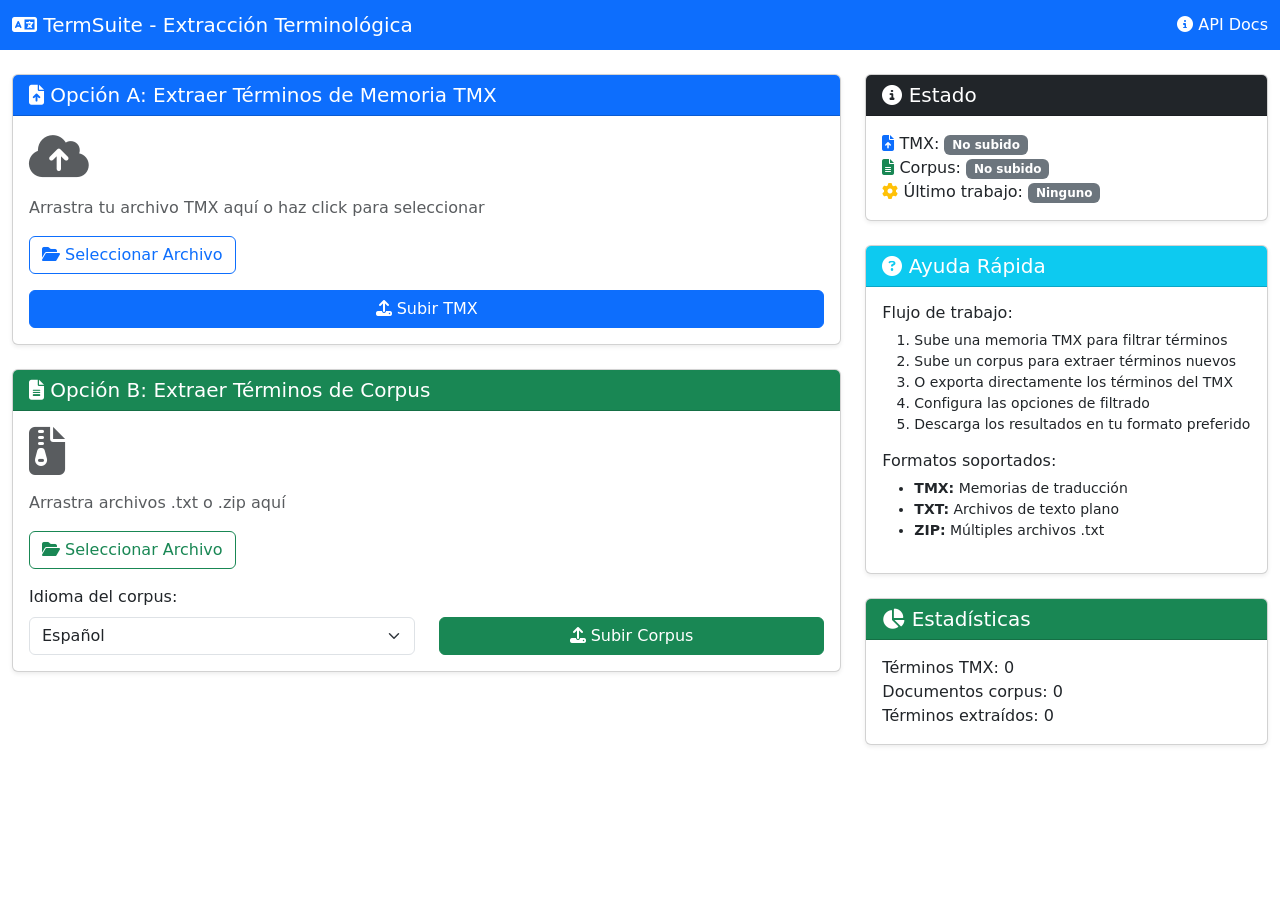
==== termsuite-api/app/templates/index.html @ 20bcb26a "feat(termsuite-api): Add web interface for TermSuite API - Add modern, responsive web interface with" ====
<!DOCTYPE html>
<html lang="es">
<head>
    <meta charset="UTF-8">
    <meta name="viewport" content="width=device-width, initial-scale=1.0">
    <title>TermSuite - Extracción Terminológica</title>
    
    <!-- Bootstrap 5 -->
    <link href="https://cdn.jsdelivr.net/npm/bootstrap@5.3.0/dist/css/bootstrap.min.css" rel="stylesheet">
    <!-- Font Awesome -->
    <link rel="stylesheet" href="https://cdnjs.cloudflare.com/ajax/libs/font-awesome/6.4.0/css/all.min.css">
    <!-- Custom CSS -->
    <link rel="stylesheet" href="/static/css/style.css">
</head>
<body>
    <!-- Header -->
    <nav class="navbar navbar-dark bg-primary">
        <div class="container-fluid">
            <span class="navbar-brand mb-0 h1">
                <i class="fas fa-language"></i> TermSuite - Extracción Terminológica
            </span>
            <span class="text-white">
                <i class="fas fa-info-circle"></i> 
                <a href="./docs" target="_blank" class="text-white text-decoration-none">API Docs</a>
            </span>
        </div>
    </nav>

    <div class="container-fluid mt-4">
        <div class="row">
            <!-- Columna Principal -->
            <div class="col-lg-8">
                
                <!-- Paso 1: Subir TMX -->
                <div class="card mb-4 shadow-sm">
                    <div class="card-header bg-primary text-white">
                        <h5 class="mb-0"><i class="fas fa-file-upload"></i> Opción A: Extraer Términos de Memoria TMX</h5>
                    </div>
                    <div class="card-body">
                        <div class="upload-zone" id="tmx-dropzone">
                            <i class="fas fa-cloud-upload-alt fa-3x text-muted mb-3"></i>
                            <p class="text-muted">Arrastra tu archivo TMX aquí o haz click para seleccionar</p>
                            <input type="file" id="tmx-file" accept=".tmx" hidden>
                            <button class="btn btn-outline-primary" onclick="document.getElementById('tmx-file').click()">
                                <i class="fas fa-folder-open"></i> Seleccionar Archivo
                            </button>
                        </div>
                        
                        <button class="btn btn-primary w-100 mt-3" onclick="uploadTMX()" id="btn-upload-tmx">
                            <i class="fas fa-upload"></i> Subir TMX
                        </button>
                        
                        <div id="tmx-status" class="alert alert-success mt-3" style="display:none;">
                            <i class="fas fa-check-circle"></i> <span id="tmx-status-text"></span>
                        </div>
                        
                        <!-- Opciones de extracción TMX (aparecen después de subir) -->
                        <div id="tmx-extract-options" class="mt-3 p-3 border rounded" style="display:none; background-color: #f8f9fa;">
                            <h6 class="mb-3"><i class="fas fa-cog"></i> Configurar Extracción</h6>
                            
                            <div class="mb-3">
                                <label class="form-label">
                                    <strong>Selecciona el idioma a extraer:</strong>
                                </label>
                                <select id="tmx-language-select" class="form-select">
                                    <!-- Se llenará dinámicamente -->
                                </select>
                                <button class="btn btn-sm btn-outline-primary mt-2" onclick="selectTMXLanguage()">
                                    <i class="fas fa-check"></i> Aplicar Idioma
                                </button>
                            </div>
                            
                            <hr>
                            <div class="row">
                                <div class="col-md-6">
                                    <label class="form-label">Frecuencia mínima:</label>
                                    <input type="number" id="tmx-min-frequency" class="form-control" value="1" min="1">
                                </div>
                                <div class="col-md-6">
                                    <label class="form-label">Top N términos:</label>
                                    <input type="number" id="tmx-top-n" class="form-control" placeholder="Todos">
                                </div>
                            </div>
                            <div class="row mt-2">
                                <div class="col-md-6">
                                    <label class="form-label">Palabras mínimas:</label>
                                    <input type="number" id="tmx-min-words" class="form-control" value="1" min="1">
                                </div>
                                <div class="col-md-6">
                                    <label class="form-label">Palabras máximas:</label>
                                    <input type="number" id="tmx-max-words" class="form-control" value="5" min="1">
                                </div>
                            </div>
                            <div class="mt-3">
                                <div class="form-check form-check-inline">
                                    <input class="form-check-input" type="checkbox" id="tmx-include-translation" checked>
                                    <label class="form-check-label" for="tmx-include-translation">
                                        Incluir traducciones
                                    </label>
                                </div>
                                <div class="form-check form-check-inline">
                                    <input class="form-check-input" type="checkbox" id="tmx-exclude-numbers">
                                    <label class="form-check-label" for="tmx-exclude-numbers">
                                        Excluir números
                                    </label>
                                </div>
                            </div>
                            <button class="btn btn-primary w-100 mt-3" onclick="extractFromTMX()" id="btn-extract-tmx">
                                <i class="fas fa-file-export"></i> Extraer Términos del TMX
                            </button>
                        </div>
                    </div>
                </div>

                <!-- Paso 2: Subir Corpus -->
                <div class="card mb-4 shadow-sm">
                    <div class="card-header bg-success text-white">
                        <h5 class="mb-0"><i class="fas fa-file-alt"></i> Opción B: Extraer Términos de Corpus</h5>
                    </div>
                    <div class="card-body">
                        <div class="upload-zone" id="corpus-dropzone">
                            <i class="fas fa-file-archive fa-3x text-muted mb-3"></i>
                            <p class="text-muted">Arrastra archivos .txt o .zip aquí</p>
                            <input type="file" id="corpus-file" accept=".txt,.zip" hidden>
                            <button class="btn btn-outline-success" onclick="document.getElementById('corpus-file').click()">
                                <i class="fas fa-folder-open"></i> Seleccionar Archivo
                            </button>
                        </div>
                        
                        <div class="row mt-3">
                            <div class="col-md-6">
                                <label class="form-label">Idioma del corpus:</label>
                                <select id="extract-language" class="form-select">
                                    <option value="es">Español</option>
                                    <option value="en">English</option>
                                    <option value="fr">Français</option>
                                    <option value="de">Deutsch</option>
                                    <option value="it">Italiano</option>
                                    <option value="pt">Português</option>
                                </select>
                            </div>
                            <div class="col-md-6 d-flex align-items-end">
                                <button class="btn btn-success w-100" onclick="uploadCorpus()" id="btn-upload-corpus">
                                    <i class="fas fa-upload"></i> Subir Corpus
                                </button>
                            </div>
                        </div>
                        
                        <div id="corpus-status" class="alert alert-success mt-3" style="display:none;">
                            <i class="fas fa-check-circle"></i> <span id="corpus-status-text"></span>
                        </div>
                        
                        <!-- Opciones de extracción Corpus (aparecen después de subir) -->
                        <div id="corpus-extract-options" class="mt-3 p-3 border rounded" style="display:none; background-color: #f8f9fa;">
                            <h6 class="mb-3"><i class="fas fa-cog"></i> Configurar Extracción</h6>
                            <div class="row">
                                <div class="col-md-6">
                                    <label class="form-label">Frecuencia mínima:</label>
                                    <input type="number" id="min-frequency" class="form-control" value="2" min="1">
                                </div>
                                <div class="col-md-6">
                                    <label class="form-label">Top N términos:</label>
                                    <input type="number" id="top-n" class="form-control" placeholder="Todos">
                                </div>
                            </div>
                            <div class="row mt-2">
                                <div class="col-md-6">
                                    <label class="form-label">Palabras mínimas:</label>
                                    <input type="number" id="min-words" class="form-control" value="1" min="1">
                                </div>
                                <div class="col-md-6">
                                    <label class="form-label">Palabras máximas:</label>
                                    <input type="number" id="max-words" class="form-control" value="5" min="1">
                                </div>
                            </div>
                            <div class="mt-3">
                                <div class="form-check form-check-inline">
                                    <input class="form-check-input" type="checkbox" id="include-translation">
                                    <label class="form-check-label" for="include-translation">
                                        Incluir traducciones (si hay TMX)
                                    </label>
                                </div>
                                <div class="form-check form-check-inline">
                                    <input class="form-check-input" type="checkbox" id="exclude-numbers">
                                    <label class="form-check-label" for="exclude-numbers">
                                        Excluir números
                                    </label>
                                </div>
                            </div>
                            <button class="btn btn-success w-100 mt-3" onclick="extractFromCorpus()" id="btn-extract-corpus">
                                <i class="fas fa-rocket"></i> Extraer Términos del Corpus
                            </button>
                        </div>
                    </div>
                </div>

                <!-- Resultados -->
                <div class="card mb-4 shadow-sm" id="results-card" style="display:none;">
                    <div class="card-header bg-info text-white">
                        <h5 class="mb-0"><i class="fas fa-chart-bar"></i> Resultados</h5>
                    </div>
                    <div class="card-body">
                        <div id="progress-container" style="display:none;">
                            <div class="d-flex justify-content-between mb-2">
                                <span id="progress-text">Procesando...</span>
                                <span id="progress-percent">0%</span>
                            </div>
                            <div class="progress">
                                <div class="progress-bar progress-bar-striped progress-bar-animated" 
                                     id="progress-bar" role="progressbar" style="width: 0%"></div>
                            </div>
                        </div>
                        
                        <div id="results-success" style="display:none;">
                            <div class="alert alert-success">
                                <i class="fas fa-check-circle"></i> 
                                <span id="results-message"></span>
                            </div>
                            <button class="btn btn-primary" onclick="downloadResults()">
                                <i class="fas fa-download"></i> Descargar Resultados
                            </button>
                        </div>
                        
                        <div id="results-error" class="alert alert-danger" style="display:none;">
                            <i class="fas fa-exclamation-circle"></i> 
                            <span id="error-message"></span>
                        </div>
                    </div>
                </div>

                <!-- Vista Previa -->
                <div class="card mb-4 shadow-sm" id="preview-card" style="display:none;">
                    <div class="card-header bg-secondary text-white">
                        <h5 class="mb-0"><i class="fas fa-eye"></i> Vista Previa (Top 10)</h5>
                    </div>
                    <div class="card-body">
                        <div class="table-responsive">
                            <table class="table table-striped table-hover" id="preview-table">
                                <thead>
                                    <tr>
                                        <th>#</th>
                                        <th>Término</th>
                                        <th>Frecuencia</th>
                                        <th>Palabras</th>
                                        <th>Traducción</th>
                                    </tr>
                                </thead>
                                <tbody id="preview-tbody">
                                </tbody>
                            </table>
                        </div>
                    </div>
                </div>

            </div>

            <!-- Columna Lateral -->
            <div class="col-lg-4">
                <!-- Estado -->
                <div class="card mb-4 shadow-sm">
                    <div class="card-header bg-dark text-white">
                        <h5 class="mb-0"><i class="fas fa-info-circle"></i> Estado</h5>
                    </div>
                    <div class="card-body">
                        <div class="status-item">
                            <i class="fas fa-file-upload text-primary"></i>
                            <span>TMX:</span>
                            <span id="status-tmx" class="badge bg-secondary">No subido</span>
                        </div>
                        <div class="status-item">
                            <i class="fas fa-file-alt text-success"></i>
                            <span>Corpus:</span>
                            <span id="status-corpus" class="badge bg-secondary">No subido</span>
                        </div>
                        <div class="status-item">
                            <i class="fas fa-cog text-warning"></i>
                            <span>Último trabajo:</span>
                            <span id="status-job" class="badge bg-secondary">Ninguno</span>
                        </div>
                    </div>
                </div>

                <!-- Ayuda -->
                <div class="card mb-4 shadow-sm">
                    <div class="card-header bg-info text-white">
                        <h5 class="mb-0"><i class="fas fa-question-circle"></i> Ayuda Rápida</h5>
                    </div>
                    <div class="card-body">
                        <h6>Flujo de trabajo:</h6>
                        <ol class="small">
                            <li>Sube una memoria TMX para filtrar términos</li>
                            <li>Sube un corpus para extraer términos nuevos</li>
                            <li>O exporta directamente los términos del TMX</li>
                            <li>Configura las opciones de filtrado</li>
                            <li>Descarga los resultados en tu formato preferido</li>
                        </ol>
                        
                        <h6 class="mt-3">Formatos soportados:</h6>
                        <ul class="small">
                            <li><strong>TMX:</strong> Memorias de traducción</li>
                            <li><strong>TXT:</strong> Archivos de texto plano</li>
                            <li><strong>ZIP:</strong> Múltiples archivos .txt</li>
                        </ul>
                    </div>
                </div>

                <!-- Estadísticas -->
                <div class="card mb-4 shadow-sm">
                    <div class="card-header bg-success text-white">
                        <h5 class="mb-0"><i class="fas fa-chart-pie"></i> Estadísticas</h5>
                    </div>
                    <div class="card-body">
                        <div class="stat-item">
                            <span class="stat-label">Términos TMX:</span>
                            <span class="stat-value" id="stat-tmx-terms">0</span>
                        </div>
                        <div class="stat-item">
                            <span class="stat-label">Documentos corpus:</span>
                            <span class="stat-value" id="stat-corpus-docs">0</span>
                        </div>
                        <div class="stat-item">
                            <span class="stat-label">Términos extraídos:</span>
                            <span class="stat-value" id="stat-extracted">0</span>
                        </div>
                    </div>
                </div>
            </div>
        </div>
    </div>

    <!-- Toast Container -->
    <div class="toast-container position-fixed bottom-0 end-0 p-3">
        <div id="toast" class="toast" role="alert">
            <div class="toast-header">
                <i class="fas fa-bell me-2"></i>
                <strong class="me-auto">Notificación</strong>
                <button type="button" class="btn-close" data-bs-dismiss="toast"></button>
            </div>
            <div class="toast-body" id="toast-body"></div>
        </div>
    </div>

    <!-- Scripts -->
    <script src="https://cdn.jsdelivr.net/npm/bootstrap@5.3.0/dist/js/bootstrap.bundle.min.js"></script>
    <script src="/static/js/app.js"></script>
</body>
</html>
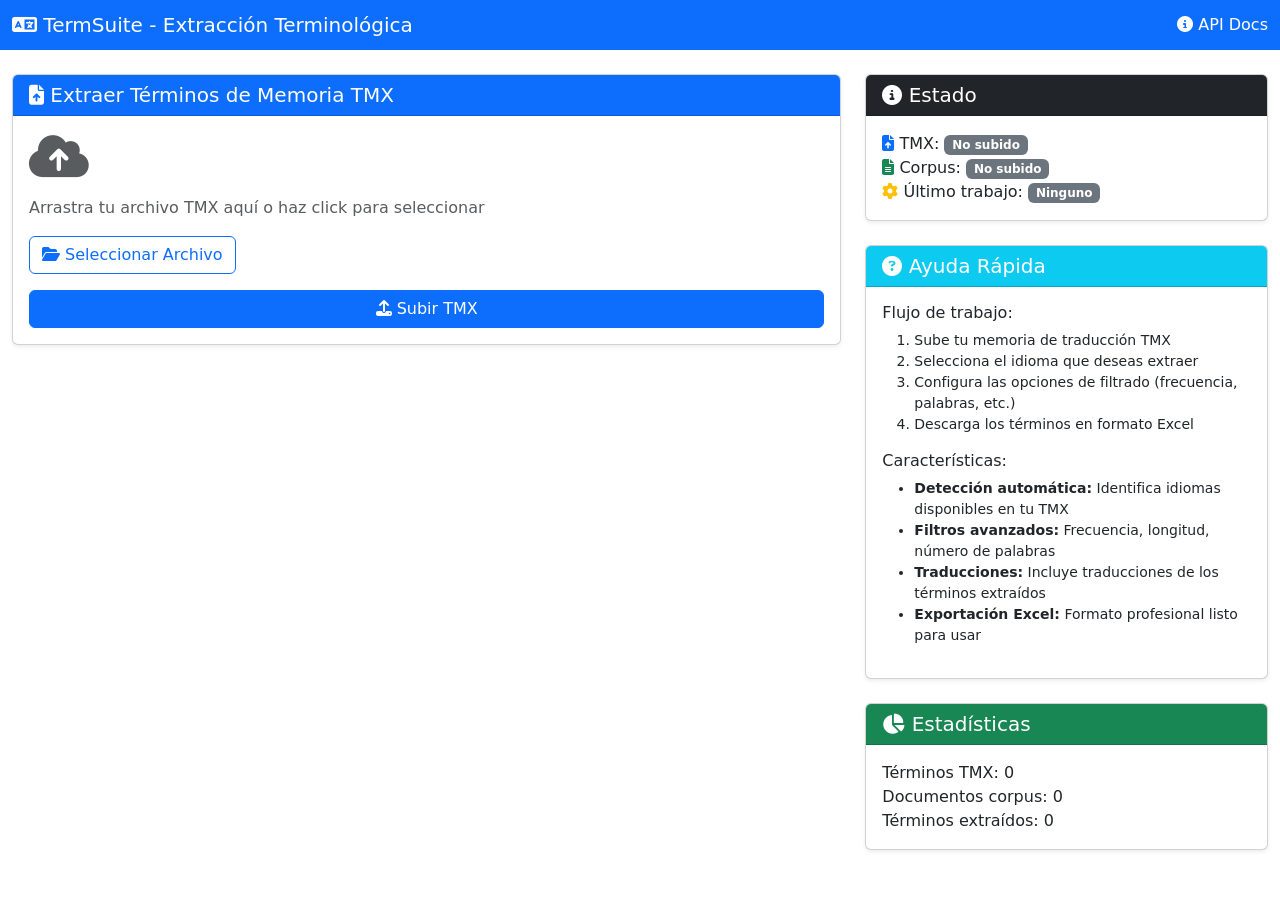
==== commit 0622f574: "ci: Migrate from Travis CI to GitHub Actions and modernize build system - Replace Travis CI configur" ====
--- a/termsuite-api/app/templates/index.html
+++ b/termsuite-api/app/templates/index.html
@@ -34,7 +34,7 @@
                 <!-- Paso 1: Subir TMX -->
                 <div class="card mb-4 shadow-sm">
                     <div class="card-header bg-primary text-white">
-                        <h5 class="mb-0"><i class="fas fa-file-upload"></i> Opción A: Extraer Términos de Memoria TMX</h5>
+                        <h5 class="mb-0"><i class="fas fa-file-upload"></i> Extraer Términos de Memoria TMX</h5>
                     </div>
                     <div class="card-body">
                         <div class="upload-zone" id="tmx-dropzone">
@@ -60,15 +60,25 @@
                             
                             <div class="mb-3">
                                 <label class="form-label">
-                                    <strong>Selecciona el idioma a extraer:</strong>
+                                    <strong>Idioma origen (términos a extraer):</strong>
                                 </label>
                                 <select id="tmx-language-select" class="form-select">
                                     <!-- Se llenará dinámicamente -->
                                 </select>
-                                <button class="btn btn-sm btn-outline-primary mt-2" onclick="selectTMXLanguage()">
-                                    <i class="fas fa-check"></i> Aplicar Idioma
-                                </button>
-                            </div>
+                            </div>
+                            
+                            <div class="mb-3" id="tmx-target-language-container" style="display:none;">
+                                <label class="form-label">
+                                    <strong>Idioma de traducción:</strong>
+                                </label>
+                                <select id="tmx-target-language-select" class="form-select">
+                                    <!-- Se llenará dinámicamente -->
+                                </select>
+                            </div>
+                            
+                            <button class="btn btn-sm btn-primary w-100 mt-2" onclick="selectTMXLanguage()">
+                                <i class="fas fa-check"></i> Aplicar Idiomas
+                            </button>
                             
                             <hr>
                             <div class="row">
@@ -95,7 +105,7 @@
                                 <div class="form-check form-check-inline">
                                     <input class="form-check-input" type="checkbox" id="tmx-include-translation" checked>
                                     <label class="form-check-label" for="tmx-include-translation">
-                                        Incluir traducciones
+                                        <span id="tmx-translation-label">Incluir traducciones</span>
                                     </label>
                                 </div>
                                 <div class="form-check form-check-inline">
@@ -112,8 +122,8 @@
                     </div>
                 </div>
 
-                <!-- Paso 2: Subir Corpus -->
-                <div class="card mb-4 shadow-sm">
+                <!-- Paso 2: Subir Corpus (OCULTO TEMPORALMENTE) -->
+                <div class="card mb-4 shadow-sm" style="display:none;">
                     <div class="card-header bg-success text-white">
                         <h5 class="mb-0"><i class="fas fa-file-alt"></i> Opción B: Extraer Términos de Corpus</h5>
                     </div>
@@ -288,18 +298,18 @@
                     <div class="card-body">
                         <h6>Flujo de trabajo:</h6>
                         <ol class="small">
-                            <li>Sube una memoria TMX para filtrar términos</li>
-                            <li>Sube un corpus para extraer términos nuevos</li>
-                            <li>O exporta directamente los términos del TMX</li>
-                            <li>Configura las opciones de filtrado</li>
-                            <li>Descarga los resultados en tu formato preferido</li>
+                            <li>Sube tu memoria de traducción TMX</li>
+                            <li>Selecciona el idioma que deseas extraer</li>
+                            <li>Configura las opciones de filtrado (frecuencia, palabras, etc.)</li>
+                            <li>Descarga los términos en formato Excel</li>
                         </ol>
                         
-                        <h6 class="mt-3">Formatos soportados:</h6>
+                        <h6 class="mt-3">Características:</h6>
                         <ul class="small">
-                            <li><strong>TMX:</strong> Memorias de traducción</li>
-                            <li><strong>TXT:</strong> Archivos de texto plano</li>
-                            <li><strong>ZIP:</strong> Múltiples archivos .txt</li>
+                            <li><strong>Detección automática:</strong> Identifica idiomas disponibles en tu TMX</li>
+                            <li><strong>Filtros avanzados:</strong> Frecuencia, longitud, número de palabras</li>
+                            <li><strong>Traducciones:</strong> Incluye traducciones de los términos extraídos</li>
+                            <li><strong>Exportación Excel:</strong> Formato profesional listo para usar</li>
                         </ul>
                     </div>
                 </div>
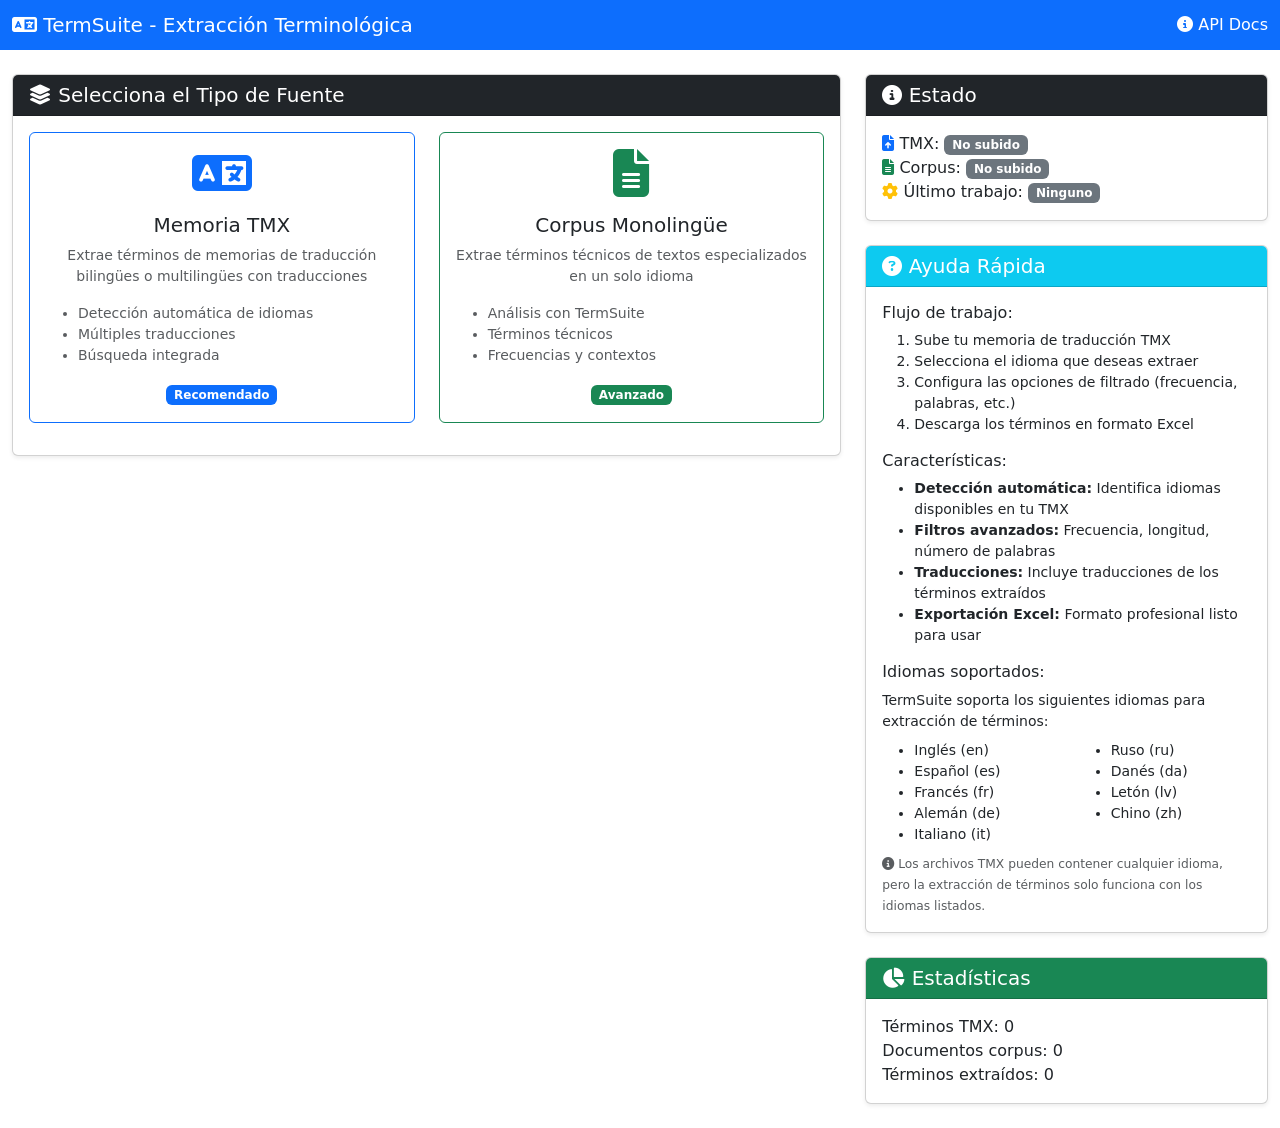
==== commit b97befb4: "feat(termsuite-api): Add TreeTagger integration and enhanced Docker setup - Add TreeTagger installat" ====
--- a/termsuite-api/app/templates/index.html
+++ b/termsuite-api/app/templates/index.html
@@ -31,8 +31,49 @@
             <!-- Columna Principal -->
             <div class="col-lg-8">
                 
+                <!-- Selector de Modo -->
+                <div class="card mb-4 shadow-sm" id="mode-selector">
+                    <div class="card-header bg-dark text-white">
+                        <h5 class="mb-0"><i class="fas fa-layer-group"></i> Selecciona el Tipo de Fuente</h5>
+                    </div>
+                    <div class="card-body">
+                        <div class="row">
+                            <div class="col-md-6 mb-3">
+                                <div class="card h-100 border-primary mode-card" style="cursor: pointer;" onclick="selectMode('tmx')">
+                                    <div class="card-body text-center">
+                                        <i class="fas fa-language fa-3x text-primary mb-3"></i>
+                                        <h5>Memoria TMX</h5>
+                                        <p class="text-muted small">Extrae términos de memorias de traducción bilingües o multilingües con traducciones</p>
+                                        <ul class="text-start small text-muted">
+                                            <li>Detección automática de idiomas</li>
+                                            <li>Múltiples traducciones</li>
+                                            <li>Búsqueda integrada</li>
+                                        </ul>
+                                        <span class="badge bg-primary">Recomendado</span>
+                                    </div>
+                                </div>
+                            </div>
+                            <div class="col-md-6 mb-3">
+                                <div class="card h-100 border-success mode-card" style="cursor: pointer;" onclick="selectMode('corpus')">
+                                    <div class="card-body text-center">
+                                        <i class="fas fa-file-alt fa-3x text-success mb-3"></i>
+                                        <h5>Corpus Monolingüe</h5>
+                                        <p class="text-muted small">Extrae términos técnicos de textos especializados en un solo idioma</p>
+                                        <ul class="text-start small text-muted">
+                                            <li>Análisis con TermSuite</li>
+                                            <li>Términos técnicos</li>
+                                            <li>Frecuencias y contextos</li>
+                                        </ul>
+                                        <span class="badge bg-success">Avanzado</span>
+                                    </div>
+                                </div>
+                            </div>
+                        </div>
+                    </div>
+                </div>
+                
                 <!-- Paso 1: Subir TMX -->
-                <div class="card mb-4 shadow-sm">
+                <div class="card mb-4 shadow-sm" id="tmx-section" style="display:none;">
                     <div class="card-header bg-primary text-white">
                         <h5 class="mb-0"><i class="fas fa-file-upload"></i> Extraer Términos de Memoria TMX</h5>
                     </div>
@@ -76,9 +117,43 @@
                                 </select>
                             </div>
                             
+                            <div class="form-check mt-2">
+                                <input class="form-check-input" type="checkbox" id="tmx-use-termsuite" checked>
+                                <label class="form-check-label" for="tmx-use-termsuite">
+                                    <small>
+                                        Extraer términos individuales con TermSuite
+                                        <i class="fas fa-info-circle text-info" 
+                                           data-bs-toggle="tooltip" 
+                                           title="Analiza los segmentos del TMX y extrae términos técnicos individuales (ej: 'válvula', 'bomba') en lugar de segmentos completos"></i>
+                                    </small>
+                                </label>
+                            </div>
+                            
                             <button class="btn btn-sm btn-primary w-100 mt-2" onclick="selectTMXLanguage()">
                                 <i class="fas fa-check"></i> Aplicar Idiomas
                             </button>
+                            
+                            <div class="mt-2">
+                                <input type="text" id="tmx-search-term" class="form-control form-control-sm" placeholder="Buscar término específico..." onkeypress="if(event.key==='Enter') debugTMX()">
+                                <button class="btn btn-sm btn-outline-secondary w-100 mt-1" onclick="debugTMX()">
+                                    <i class="fas fa-search"></i> Buscar en TMX
+                                </button>
+                            </div>
+                            
+                            <!-- Resultados de búsqueda -->
+                            <div id="search-results" class="mt-3" style="display:none;">
+                                <div class="card">
+                                    <div class="card-header bg-light py-2">
+                                        <h6 class="mb-0">
+                                            <i class="fas fa-search"></i> 
+                                            Resultados: <span id="search-term-display"></span>
+                                        </h6>
+                                    </div>
+                                    <div class="card-body p-2" id="search-results-body">
+                                        <!-- Se llenará dinámicamente -->
+                                    </div>
+                                </div>
+                            </div>
                             
                             <hr>
                             <div class="row">
@@ -122,10 +197,10 @@
                     </div>
                 </div>
 
-                <!-- Paso 2: Subir Corpus (OCULTO TEMPORALMENTE) -->
-                <div class="card mb-4 shadow-sm" style="display:none;">
+                <!-- Paso 2: Subir Corpus -->
+                <div class="card mb-4 shadow-sm" id="corpus-section" style="display:none;">
                     <div class="card-header bg-success text-white">
-                        <h5 class="mb-0"><i class="fas fa-file-alt"></i> Opción B: Extraer Términos de Corpus</h5>
+                        <h5 class="mb-0"><i class="fas fa-file-alt"></i> Opción B: Corpus Monolingüe</h5>
                     </div>
                     <div class="card-body">
                         <div class="upload-zone" id="corpus-dropzone">
@@ -311,6 +386,31 @@
                             <li><strong>Traducciones:</strong> Incluye traducciones de los términos extraídos</li>
                             <li><strong>Exportación Excel:</strong> Formato profesional listo para usar</li>
                         </ul>
+                        
+                        <h6 class="mt-3">Idiomas soportados:</h6>
+                        <div class="small">
+                            <p class="mb-2">TermSuite soporta los siguientes idiomas para extracción de términos:</p>
+                            <div class="row">
+                                <div class="col-6">
+                                    <ul class="mb-0">
+                                        <li>Inglés (en)</li>
+                                        <li>Español (es)</li>
+                                        <li>Francés (fr)</li>
+                                        <li>Alemán (de)</li>
+                                        <li>Italiano (it)</li>
+                                    </ul>
+                                </div>
+                                <div class="col-6">
+                                    <ul class="mb-0">
+                                        <li>Ruso (ru)</li>
+                                        <li>Danés (da)</li>
+                                        <li>Letón (lv)</li>
+                                        <li>Chino (zh)</li>
+                                    </ul>
+                                </div>
+                            </div>
+                            <p class="mt-2 mb-0 text-muted"><small><i class="fas fa-info-circle"></i> Los archivos TMX pueden contener cualquier idioma, pero la extracción de términos solo funciona con los idiomas listados.</small></p>
+                        </div>
                     </div>
                 </div>
 
